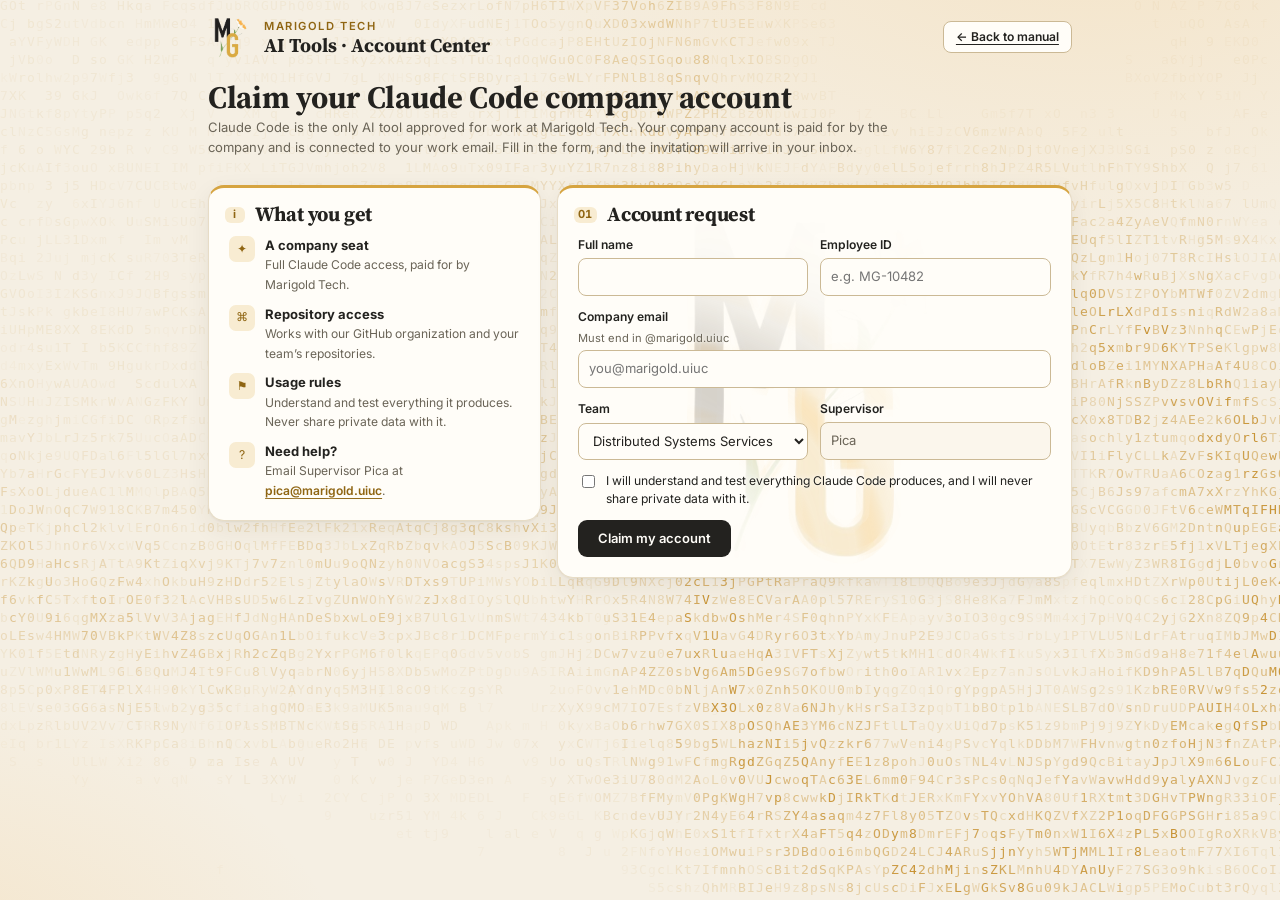
==== account.html @ a8cabfb4 "Add Marigold Tech procedural manual website Interactive procedural manual for the Software Developme" ====
<!doctype html>
<html lang="en">
<head>
  <meta charset="utf-8">
  <meta name="viewport" content="width=device-width, initial-scale=1">
  <title>Claim Claude Code Account</title>
  <meta name="description" content="Claim your Marigold Tech company account for Claude Code, the only approved AI tool.">
  <link rel="icon" href="logo.png">
  <link rel="preconnect" href="https://fonts.googleapis.com">
  <link rel="preconnect" href="https://fonts.gstatic.com" crossorigin>
  <link href="https://fonts.googleapis.com/css2?family=Source+Serif+4:ital,opsz,wght@0,8..60,600;0,8..60,700;1,8..60,600&family=Inter:wght@400;500;600;700&display=swap" rel="stylesheet">
  <link rel="stylesheet" href="style.css">
  <link rel="stylesheet" href="page.css">
</head>
<body class="subpage">

<header class="topbar">
  <img class="masthead-logo" src="logo.png" alt="Marigold Tech logo">
  <div>
    <p class="eyebrow">Marigold Tech</p>
    <div class="portal">AI Tools · Account Center</div>
  </div>
  <a class="back" href="index.html#qa">← Back to manual</a>
</header>

<main class="page">
  <div class="intro-text">
    <h1>Claim your Claude Code company account</h1>
    <p>Claude Code is the only AI tool approved for work at Marigold Tech. Your company account is paid for by the company and is connected to your work email. Fill in the form, and the invitation will arrive in your inbox.</p>
  </div>
  <section class="card">
    <canvas class="fx" aria-hidden="true"></canvas>
    <div class="card-head"><span class="num">i</span><h2>What you get</h2></div>
    <div class="card-body">
      <ul class="facts">
        <li><span class="ico">✦</span><div><strong>A company seat</strong><span class="d">Full Claude Code access, paid for by Marigold Tech.</span></div></li>
        <li><span class="ico">⌘</span><div><strong>Repository access</strong><span class="d">Works with our GitHub organization and your team’s repositories.</span></div></li>
        <li><span class="ico">⚑</span><div><strong>Usage rules</strong><span class="d">Understand and test everything it produces. Never share private data with it.</span></div></li>
        <li><span class="ico">?</span><div><strong>Need help?</strong><span class="d">Email Supervisor Pica at <a href="mailto:pica@marigold.uiuc">pica@marigold.uiuc</a>.</span></div></li>
      </ul>
    </div>
  </section>
  <section class="card" data-fx>
    <canvas class="fx" aria-hidden="true"></canvas>
    <div class="card-head"><span class="num">01</span><h2>Account request</h2></div>
    <div class="card-body">
      <form data-demo>
        <div class="row">
          <label>Full name<input name="name" required autocomplete="name"></label>
          <label>Employee ID<input name="id" required placeholder="e.g. MG-10482"></label>
        </div>
        <label>Company email <span class="hint">Must end in @marigold.uiuc</span>
          <input name="email" type="email" required pattern=".+@marigold\.uiuc" placeholder="you@marigold.uiuc"></label>
        <div class="row">
          <label>Team
            <select name="team" required>
              <option>Distributed Systems Services</option>
              <option>Platform &amp; Infrastructure</option>
              <option>Data Engineering</option>
              <option>Other</option>
            </select></label>
          <label>Supervisor<input name="sup" value="Pica" readonly></label>
        </div>
        <label class="check"><input type="checkbox" required> I will understand and test everything Claude Code produces, and I will never share private data with it.</label>
        <button class="submit" type="submit">Claim my account</button>
      </form>
      <div class="done" role="status">
        <div class="big">✓</div>
        <h3>Request received</h3>
        <p>An invitation will be sent to your company email within one business day.<br>Reference number: <b data-ref="AI">AI</b></p>
        <p><a href="index.html#qa">Back to the manual</a> · <button class="back" type="button" data-again>Submit another</button></p>
      </div>
    </div>
  </section>
</main>

<script src="bg.js"></script>
<script src="logo-data.js"></script>
<script src="fx.js"></script>
<script src="page.js"></script>
</body>
</html>
---- style.css ----
/* ---------- Tokens (taken from the Marigold logo) ---------- */
:root {
  --bg: #f5efe3;
  --bg-glow: rgba(240, 168, 54, .16);
  --card: #fffdf8;
  --card-2: #fbf6ec;
  --line: #e7dcc6;
  --line-strong: #cbb995;
  --ink: #23221f;
  --muted: #6a6457;
  --gold: #d6a440;
  --gold-ink: #8f6512;      /* gold dark enough for small text */
  --gold-tint: #f8ecd2;
  --leaf: #5f8a43;
  --leaf-tint: #e6efdc;
  --petal: #f0a836;
  --stop: #b4532a;
  --stop-tint: #f7e3d8;
  --shadow: 0 1px 2px rgba(60, 45, 15, .06), 0 8px 24px rgba(60, 45, 15, .07);
  --radius: 16px;
  --gap: clamp(12px, calc(2.4vw - 16px), 44px);     /* space between sections (the code effect shows here) */
  --side: clamp(20px, calc(5.5vw - 44px), 110px);    /* page margin */
  --head: "Source Serif 4", Georgia, "Times New Roman", serif;   /* serif: headings */
  --body: "Inter", system-ui, -apple-system, "Segoe UI", sans-serif;   /* sans-serif: everything else */
  color-scheme: light;
}
@media (prefers-color-scheme: dark) {
  :root:not([data-theme="light"]) {
    --bg: #14130f;
    --bg-glow: rgba(240, 168, 54, .08);
    --card: #1d1b16;
    --card-2: #242119;
    --line: #34302a;
    --line-strong: #5a5243;
    --ink: #f1ece2;
    --muted: #a9a190;
    --gold: #e3b04b;
    --gold-ink: #eab95a;
    --gold-tint: #3a2f19;
    --leaf: #8fbd6c;
    --leaf-tint: #23301b;
    --stop: #e58a62;
    --stop-tint: #3a2219;
    --shadow: 0 1px 2px rgba(0, 0, 0, .3), 0 8px 24px rgba(0, 0, 0, .25);
    color-scheme: dark;
  }
}
:root[data-theme="dark"] {
  --bg: #14130f; --bg-glow: rgba(240, 168, 54, .08); --card: #1d1b16; --card-2: #242119;
  --line: #34302a; --line-strong: #5a5243; --ink: #f1ece2; --muted: #a9a190;
  --gold: #e3b04b; --gold-ink: #eab95a; --gold-tint: #3a2f19; --leaf: #8fbd6c; --leaf-tint: #23301b;
  --stop: #e58a62; --stop-tint: #3a2219; --shadow: 0 1px 2px rgba(0,0,0,.3), 0 8px 24px rgba(0,0,0,.25);
  color-scheme: dark;
}

/* ---------- Base ---------- */
*, *::before, *::after { box-sizing: border-box; }
html, body { margin: 0; }
/* all type is in rem: ~14px on a 1440×900 screen, growing on larger screens */
html { font-size: clamp(13px, calc(0.42vw + 0.55vh + 2.7px), 20px); }
body {
  font-family: var(--body);
  font-size: 0.964rem;
  line-height: 1.5;
  color: var(--ink);
  background:
    radial-gradient(1100px 600px at 85% -10%, var(--bg-glow), transparent 60%),
    radial-gradient(800px 500px at -10% 110%, var(--bg-glow), transparent 60%),
    var(--bg);
  min-height: 100vh;
  -webkit-font-smoothing: antialiased;
}
/* every clickable text link (pages, sections, email addresses) is underlined */
a { color: var(--gold-ink); font-weight: 600; text-decoration: underline; text-decoration-thickness: 1px; text-underline-offset: 3px; }
a:hover { color: var(--petal); text-decoration-thickness: 2px; }
p { margin: 0 0 .6em; }
code {
  font-family: ui-monospace, "SF Mono", Menlo, monospace;
  font-size: .88em;
  background: var(--gold-tint);
  color: var(--gold-ink);
  padding: .05em .4em;
  border-radius: 5px;
}
:focus-visible { outline: 2px solid var(--gold); outline-offset: 2px; }

/* ---------- Masthead ---------- */
.masthead {
  display: grid;
  grid-template-columns: auto 1fr auto;
  align-items: center;
  gap: 18px;
  padding: clamp(10px, 1.6vh, 22px) var(--side) clamp(8px, 1.4vh, 18px);
}
.masthead-logo { width: 3.6rem; height: 3.6rem; }
.eyebrow {
  margin: 0;
  font-size: 0.857rem;
  font-weight: 600;
  letter-spacing: .14em;
  text-transform: uppercase;
  color: var(--gold-ink);
}
h1 {
  margin: 0;
  font-family: var(--head);
  font-weight: 700;
  font-size: 2.15rem;
  line-height: 1.1;
  letter-spacing: -0.01em;
}
h1 .dash { color: var(--gold); font-weight: 600; }
.masthead-hint {
  margin: 0;
  font-size: 0.857rem;
  color: var(--muted);
  text-align: right;
  line-height: 1.5;
}
.hint-icon {
  display: inline-grid; place-items: center;
  width: 18px; height: 18px; border-radius: 5px;
  border: 1px solid var(--line-strong);
  font-size: 0.786rem; color: var(--ink);
}

/* ---------- Board (one-screen grid on desktop) ---------- */
.board {
  display: grid;
  grid-template-columns: minmax(0, 11fr) minmax(0, 13fr);
  grid-template-rows: auto minmax(0, 1fr);     /* intro takes what it needs, Q&A gets the rest */
  gap: var(--gap);
  padding: 0 var(--side) var(--gap);
}
#intro { grid-column: 1; grid-row: 1; }
#qa    { grid-column: 1; grid-row: 2; }
.guides-group {
  grid-column: 2; grid-row: 1 / 3;
  display: flex; flex-direction: column; gap: 10px;
  min-height: 0;
  padding: 10px;
  border-radius: calc(var(--radius) + 6px);
  border: 1px dashed var(--line-strong);
  background: color-mix(in srgb, var(--gold-tint) 45%, transparent);
}
.subgrid {
  flex: 1; min-height: 0;
  display: grid;
  grid-template-columns: minmax(0, 1fr) minmax(0, 1fr);
  gap: 12px;
}

@media (min-width: 1000px) and (min-height: 660px) {
  body { height: 100vh; overflow: hidden; display: flex; flex-direction: column; }
  .board { flex: 1; min-height: 0; }
}

/* ---------- Cards ---------- */
.card {
  position: relative;
  border-top: 3px solid var(--gold) !important;   /* repeated brand marker on every section */
  display: flex; flex-direction: column;
  min-height: 0;
  overflow: hidden;
  background: var(--card);
  border: 1px solid var(--line);
  border-radius: var(--radius);
  box-shadow: var(--shadow);
  transition: border-color .3s, box-shadow .3s;
}
.card:hover { border-color: var(--line-strong); }
.fx {
  position: absolute; inset: 0;
  width: 100%; height: 100%;
  z-index: 0;
  pointer-events: none;
}
.card-head, .card-body, .seg, .prep { position: relative; z-index: 1; }

.card-head {
  display: flex; align-items: baseline; gap: 10px;
  padding: 11px 16px 6px;
}
.num {
  font-family: var(--body);
  font-weight: 700;
  font-size: 0.857rem;
  letter-spacing: .02em;
  color: var(--gold-ink);
  background: var(--gold-tint);
  border-radius: 6px;
  min-width: 1.75em; height: 1.45em;
  padding: 0 0.4em;
  flex: none;
  align-self: center;
}
h2 {
  margin: 0;
  flex: 1;
  font-family: var(--head);
  font-weight: 700;
  font-size: 1.55rem;
  line-height: 1.12;
  letter-spacing: -0.01em;
}
.expand {
  flex: none; align-self: center;
  width: 30px; height: 30px;
  display: grid; place-items: center;
  border: 1px solid var(--line);
  border-radius: 8px;
  background: var(--card);
  color: var(--ink);
  font-size: 1.071rem;
  cursor: pointer;
  transition: background .2s, border-color .2s;
}
.expand:hover { background: var(--gold-tint); border-color: var(--gold); }

.card-body {
  flex: 1; min-height: 0;
  overflow: auto;
  padding: 2px 16px 12px;
  scrollbar-width: thin;
  scrollbar-color: var(--line-strong) transparent;
}
/* keep text crisp over the logo effect */
.card-body, .prep { text-shadow: 0 0 6px var(--card), 0 0 2px var(--card); }

.lead {
  font-family: var(--head);
  font-style: italic;
  font-size: 1.2rem;
  font-weight: 600;
  color: var(--gold-ink);
  margin-bottom: .25em;
}
.sub-label { font-weight: 700; margin: .8em 0 .35em; font-size: 0.857rem; letter-spacing: .08em; text-transform: uppercase; color: var(--muted); }
.policies { list-style: none; margin: 0; padding: 0; display: grid; gap: 6px; }
.policies li {
  padding: 4px 10px;
  line-height: 1.45;
  border-left: 3px solid var(--gold);
  background: color-mix(in srgb, var(--card-2) 80%, transparent);
  border-radius: 0 8px 8px 0;
}
.policies strong { color: var(--ink); }

/* ---------- Q&A ---------- */
.qa-list { display: grid; margin: 0; }
.qa-item { padding: 5px 0 5px; border-top: 1px dashed var(--line-strong); }
.qa-item:first-child { border-top: 0; padding-top: 0; }
.qa-list dt {
  display: flex; gap: 8px; align-items: flex-start;
  font-weight: 600;
}
.qa-list dt::before {
  content: "Q";
  flex: none;
  width: 1.45rem; height: 1.45rem; border-radius: 5px;
  margin-top: 0.02rem;
  font-family: var(--body); font-weight: 700; font-size: 0.857rem;
  color: var(--card); background: var(--gold);
  text-shadow: none;
}
.qa-list dd { margin: 2px 0 0; padding-left: calc(1.45rem + 8px); }

/* ---------- Guides header card ---------- */
.guides-card { flex: none; }
.prep {
  display: grid;
  grid-template-columns: minmax(0, 1.25fr) minmax(0, 1fr) minmax(0, 1fr);
  gap: 12px;
  padding: 0 16px 12px;
  align-items: start;
}
.prep-text { align-self: center; }
.tag {
  display: inline-block;
  font-size: 0.786rem; font-weight: 600; letter-spacing: .08em; text-transform: uppercase;
  color: var(--leaf); background: var(--leaf-tint);
  padding: 1px 8px; border-radius: 99px; margin-right: 4px;
  text-shadow: none;
}
.video { margin: 0; }
.video-frame {
  position: relative; aspect-ratio: 16 / 9;
  border-radius: 10px; overflow: hidden;
  background: #000;
  border: 1px solid var(--line);
}
.video iframe { position: absolute; inset: 0; width: 100%; height: 100%; border: 0; }
.video figcaption {
  display: flex; align-items: center; justify-content: space-between; gap: 6px;
  font-size: 0.857rem; color: var(--muted); margin-top: 4px; font-weight: 500;
}
.video-zoom {
  font: inherit; font-size: 0.821rem; font-weight: 600;
  color: var(--gold-ink); background: var(--gold-tint);
  border: 1px solid transparent; border-radius: 6px;
  padding: 1px 8px; cursor: pointer; text-shadow: none;
  transition: border-color .2s;
}
.video-zoom { text-decoration: underline; text-underline-offset: 2px; }
.video-zoom:hover { border-color: var(--gold); }

/* large video player inside the dialog */
.modal.video-mode .modal-panel { height: auto; }
.video-large {
  position: relative; z-index: 1;
  width: min(calc(100% - 56px), calc((100vh - 170px) * 16 / 9));
  aspect-ratio: 16 / 9;
  margin: 0 auto 28px;
  border-radius: 12px; overflow: hidden; background: #000;
}
.video-large iframe { position: absolute; inset: 0; width: 100%; height: 100%; border: 0; }

/* ---------- Step cards ---------- */
.seg {
  display: inline-flex; align-self: flex-start;
  margin: 0 16px 6px;
  padding: 3px;
  border-radius: 9px;
  background: var(--card-2);
  border: 1px solid var(--line);
}
.seg button {
  font: inherit; font-size: 0.893rem; font-weight: 600;
  border: 0; background: transparent; color: var(--muted);
  padding: 3px 12px; border-radius: 6px; cursor: pointer;
}
.seg button[aria-selected="true"] { background: var(--card); color: var(--ink); box-shadow: 0 1px 2px rgba(0,0,0,.12); }

.step-card .card-body { display: flex; }
.step-card .views {
  flex: 1; min-height: 0;
  display: grid; grid-template: minmax(0, 1fr) / minmax(0, 1fr);
}
.step-card .views > * {
  grid-area: 1 / 1;
  min-height: 0;
  transition: opacity .7s ease, visibility 0s linear .7s;
}
.step-card[data-view="steps"] .view-flow,
.step-card[data-view="flow"] .view-steps { opacity: 0; visibility: hidden; pointer-events: none; }
.step-card[data-view="steps"] .view-steps,
.step-card[data-view="flow"] .view-flow { opacity: 1; visibility: visible; transition: opacity .7s ease, visibility 0s; }
.view-flow { display: flex; justify-content: center; }
.view-steps { align-content: start; }
.flow { width: 100%; height: 100%; max-height: 100%; }

.steps { list-style: none; margin: 0; padding: 0; display: grid; gap: 6px; }
.steps > li { display: flex; gap: 10px; align-items: flex-start; }
.steps > li > div { min-width: 0; }   /* lets a long code line scroll instead of widening the card */
.step-n {
  flex: none;
  width: 1.6rem; height: 1.6rem; border-radius: 50%;
  font-family: var(--body); font-weight: 700; font-size: 0.857rem;
  color: var(--card); background: var(--ink);
  margin-top: -0.08rem; text-shadow: none;
}

/* Round / square badges: trim the font's extra space above and below the letters so the
   character sits exactly in the middle of its shape */
.step-n, .qa-list dt::before, .num {
  display: inline-grid; place-items: center;
  line-height: 1;
  text-box: trim-both cap alphabetic;
  font-variant-numeric: tabular-nums;
}
/* Go code blocks (VS Code "Dark+" Go colours) */
pre.go {
  position: relative;
  margin: 5px 0 0;
  padding: 7px 8px 7px 10px;
  background: #1e1e1e;
  color: #d4d4d4;
  border-radius: 8px;
  border-left: 3px solid #00add8;          /* Go brand blue */
  font-family: "JetBrains Mono", ui-monospace, "SF Mono", Menlo, monospace;
  font-size: 0.78rem;
  line-height: 1.5;
  tab-size: 4;
  overflow-x: auto;
  text-shadow: none;
  scrollbar-width: thin;
}
pre.go::after {
  content: "Go";
  position: absolute; bottom: 6px; right: 9px;
  font-family: var(--body); font-size: 0.714rem; font-weight: 700; letter-spacing: .04em;
  color: #00add8;
}
pre.go code { font: inherit; background: none; color: inherit; padding: 0; border-radius: 0; }
.go .tk-kw  { color: #c586c0; }   /* if / else / goto */
.go .tk-fn  { color: #dcdcaa; }   /* functions & methods */
.go .tk-str { color: #ce9178; }   /* strings */
.go .tk-id  { color: #9cdcfe; }   /* identifiers */
.go .tk-lbl { color: #4ec9b0; }   /* labels (Step2, Step4) */
.go .tk-com { color: #6a9955; font-style: italic; }
.go .tk-op  { color: #d4d4d4; }
.go .tk-br  { color: #ffd700; }   /* braces */

/* ---------- Flowchart styling ---------- */
.flow text {
  font-family: var(--body);
  font-size: 13px; font-weight: 500;
  fill: var(--ink);
  text-anchor: middle;
}
.flow .fc-small { font-size: 11.5px; font-weight: 400; fill: var(--muted); }
.flow .fc-n { font-family: var(--body); font-weight: 700; fill: var(--gold-ink); }
.flow .fc-yes, .flow .fc-no { font-family: var(--body); font-size: 11px; font-weight: 700; letter-spacing: .06em; }
.flow .fc-yes { fill: var(--leaf); }
.flow .fc-no { fill: var(--stop); }
.fc-box  { fill: var(--card); stroke: var(--line-strong); stroke-width: 1.2; }
.fc-alt  { fill: var(--card-2); stroke-dasharray: 4 3; }
.fc-stop { fill: var(--stop-tint); stroke: var(--stop); }
.fc-dec  { fill: var(--gold-tint); stroke: var(--gold); stroke-width: 1.4; }
.fc-term { fill: var(--card-2); stroke: var(--ink); stroke-width: 1.2; }
.fc-end  { fill: var(--leaf-tint); stroke: var(--leaf); }
.fc-line { fill: none; stroke: var(--muted); stroke-width: 1.4; }
.fc-back { stroke-dasharray: 4 3; }
.fc-head { fill: var(--muted); }

/* ---------- Full-view dialog ---------- */
.modal {
  padding: 0; border: 0; background: transparent;
  width: min(1100px, calc(100vw - 32px));
  max-height: calc(100vh - 48px);
  color: var(--ink);
}
.modal::backdrop { background: rgba(20, 16, 8, .45); backdrop-filter: blur(3px); }
.modal[open] { animation: pop .25s ease-out; }
@keyframes pop { from { opacity: 0; transform: translateY(10px) scale(.98); } }
.modal-panel {
  position: relative;
  height: min(760px, calc(100vh - 48px));
  display: flex; flex-direction: column;
  overflow: hidden;
  background: var(--card);
  border: 1px solid var(--line-strong);
  border-radius: 20px;
  box-shadow: 0 30px 80px rgba(0,0,0,.3);
}
.modal-content { position: relative; z-index: 1; flex: 1; min-height: 0; display: flex; flex-direction: column; }
.modal-content .card-head { padding: 22px 64px 10px 28px; }
.modal-content h2 { font-size: 2.143rem; }
.modal-content .num { font-size: 1.286rem; }
.modal-content .card-body { padding: 4px 28px 24px; font-size: 1.143rem; }
.modal-content .lead { font-size: 1.643rem; }
.modal-content .views {
  display: grid; grid-template-columns: minmax(0, 1.1fr) minmax(0, 1fr); gap: 28px; align-items: start;
  height: 100%;
}
.modal-content .views > * { grid-area: auto; opacity: 1; visibility: visible; pointer-events: auto; }
.modal-content .view-flow { height: 100%; min-height: 420px; }
.modal-content pre.go { font-size: 0.929rem; }
.modal-close {
  position: absolute; top: 18px; right: 18px; z-index: 2;
  width: 36px; height: 36px; border-radius: 10px;
  border: 1px solid var(--line); background: var(--card); color: var(--ink);
  font-size: 1.071rem; cursor: pointer;
}
.modal-close:hover { background: var(--gold-tint); border-color: var(--gold); }

/* ---------- Smaller screens: stack and allow normal scrolling ---------- */
@media (max-width: 999px), (max-height: 659px) {
  .board { grid-template-columns: minmax(0, 1fr); grid-template-rows: none; }
  #intro, #qa, .guides-group { grid-column: auto; grid-row: auto; }
  .card-body { overflow: visible; }
  .step-card { min-height: 420px; }
  .step-card .view-flow { min-height: 380px; }
}
@media (max-width: 760px) {
  .masthead { grid-template-columns: auto 1fr; padding: 14px 16px 10px; }
  .masthead-hint { display: none; }
  .board { padding: 0 16px 16px; }
  .guides-group { padding: 8px; }
  .subgrid { grid-template-columns: minmax(0, 1fr); }
  .prep { grid-template-columns: minmax(0, 1fr); }
  .modal-content .views { grid-template-columns: minmax(0, 1fr); }
  .modal-content .card-head { padding: 18px 56px 8px 18px; }
  .modal-content .card-body { padding: 4px 18px 18px; }
}
@media (prefers-reduced-motion: reduce) {
  .modal[open] { animation: none; }
}

/* the logo's black "M" needs a light backing on dark backgrounds */
@media (prefers-color-scheme: dark) {
  :root:not([data-theme="light"]) .masthead-logo { background: #f5efe3; border-radius: 12px; padding: 4px; }
}
:root[data-theme="dark"] .masthead-logo { background: #f5efe3; border-radius: 12px; padding: 4px; }

/* "Step-by-Step Guides" link: light up the whole guides area */
.guides-group.flash { animation: group-flash 2.2s ease-out; }
.guides-group.flash .card { animation: card-flash 2.2s ease-out; }
@keyframes group-flash {
  0%, 100% { box-shadow: 0 0 0 0 rgba(214, 164, 64, 0); }
  15%, 55% { box-shadow: 0 0 0 4px var(--gold), 0 0 36px 6px rgba(240, 168, 54, .45); border-color: var(--gold); }
}
@keyframes card-flash {
  0%, 100% { border-color: var(--line); }
  15%, 55% { border-color: var(--gold); box-shadow: 0 0 0 2px rgba(214, 164, 64, .55), var(--shadow); background-color: color-mix(in srgb, var(--gold-tint) 55%, var(--card)); }
}

/* ---------- Emphasis (used sparingly) ---------- */
strong { font-weight: 700; color: var(--ink); }
em { font-style: italic; }
.card-body strong.hl { color: var(--gold-ink); }
.modal-panel { border-top: 3px solid var(--gold); }

/* Alignment: 3A and 3B share their rows, so the headings, the Steps/Flowchart switches
   and the first steps line up across both cards even when one title wraps */
@media (min-width: 761px) {
  .subgrid { grid-template-rows: auto auto minmax(0, 1fr); row-gap: 0; }
  .step-card { grid-row: span 3; display: grid; grid-template-rows: subgrid; }
  .step-card .card-head { align-items: start; }
  .step-card .seg { justify-self: start; align-self: start; }
}
---- page.css ----
/* Sub-pages linked from the Q&A (account, time off, pitch).
   Loaded after style.css, so the colour tokens, fonts and .card styling are shared. */

body.subpage { height: auto; overflow: visible; display: block; }

.topbar {
  display: flex; align-items: center; gap: 14px;
  max-width: 70rem; margin: 0 auto;
  padding: 16px 24px 8px;
}
.topbar img { width: 42px; height: 42px; }
.topbar .eyebrow { margin: 0; }
.topbar .portal { font-family: var(--head); font-weight: 700; font-size: 1.5rem; line-height: 1.1; }
.back {
  margin-left: auto;
  font-size: 0.929rem; font-weight: 600; text-decoration: underline; text-underline-offset: 3px;
  padding: 6px 12px; border-radius: 8px;
  border: 1px solid var(--line-strong); background: var(--card); color: var(--ink);
}
.back:hover { border-color: var(--gold); background: var(--gold-tint); color: var(--ink); }

.page {
  max-width: 70rem; margin: 0 auto;
  padding: 8px 24px 40px;
  display: grid; grid-template-columns: minmax(0, 1fr) minmax(0, 1.55fr);
  gap: 16px; align-items: start;
  font-size: 1rem;
}
.page h1 { font-size: 2.4rem; margin: 6px 0 4px; color: var(--ink); }
.page .intro-text { grid-column: 1 / -1; color: var(--muted); max-width: 720px; margin: 0 0 4px; }
.page .card { padding: 4px 0 0; }
.page .card-body { overflow: visible; padding: 4px 20px 20px; }

/* side info */
.facts { list-style: none; margin: 0; padding: 0; display: grid; gap: 10px; }
.facts li { display: flex; gap: 10px; align-items: flex-start; }
.facts .ico {
  flex: none; width: 26px; height: 26px; border-radius: 7px;
  display: grid; place-items: center; font-size: 0.929rem;
  background: var(--gold-tint); color: var(--gold-ink); text-shadow: none;
}
.facts strong { display: block; }
.facts span.d { color: var(--muted); font-size: 0.929rem; }

.stats { display: grid; grid-template-columns: repeat(3, minmax(0, 1fr)); gap: 8px; }
.stat {
  border: 1px solid var(--line); border-radius: 10px; padding: 8px 10px;
  background: color-mix(in srgb, var(--card-2) 85%, transparent);
}
.stat b { display: block; font-family: var(--head); font-size: 1.857rem; line-height: 1; color: var(--gold-ink); }
.stat small { color: var(--muted); font-size: 0.857rem; }

.timeline { list-style: none; margin: 0; padding: 0; counter-reset: t; display: grid; gap: 8px; }
.timeline li { counter-increment: t; display: flex; gap: 10px; }
.timeline li::before {
  content: counter(t);
  flex: none; width: 1.55rem; height: 1.55rem; border-radius: 50%;
  display: grid; place-items: center;
  line-height: 1; text-box: trim-both cap alphabetic;
  font-family: var(--body); font-weight: 700; font-size: 0.857rem;
  background: var(--ink); color: var(--card);
}

/* forms */
form { display: grid; gap: 12px; }
.row { display: grid; grid-template-columns: minmax(0, 1fr) minmax(0, 1fr); gap: 12px; }
label { display: grid; gap: 4px; font-weight: 600; font-size: 0.929rem; }
label .hint { font-weight: 400; color: var(--muted); font-size: 0.857rem; }
input, select, textarea {
  font: inherit; font-weight: 400; font-size: 1rem;
  color: var(--ink); background: var(--card);
  border: 1px solid var(--line-strong); border-radius: 8px;
  padding: 8px 10px; width: 100%;
}
input[readonly] { background: var(--card-2); color: var(--muted); }
textarea { resize: vertical; min-height: 76px; }
input:focus, select:focus, textarea:focus { outline: 2px solid var(--gold); outline-offset: 0; border-color: var(--gold); }
.check { display: flex; gap: 8px; align-items: flex-start; font-weight: 400; }
.check input { width: auto; margin-top: 3px; accent-color: var(--gold); }
.calc { font-size: 0.929rem; color: var(--muted); }
.calc b { color: var(--gold-ink); }
.submit {
  justify-self: start;
  font: inherit; font-weight: 600; font-size: 1rem;
  padding: 9px 20px; border-radius: 9px; border: 0; cursor: pointer;
  background: var(--ink); color: var(--card);
  transition: background .2s;
}
.submit:hover { background: var(--gold-ink); }

.done {
  display: none;
  text-align: center; padding: 24px 8px 8px;
}
.done .big { font-size: 2.857rem; line-height: 1; }
.done h3 { font-family: var(--head); font-size: 1.714rem; margin: 8px 0 4px; }
.done p { color: var(--muted); }
.sent form { display: none; }
.sent .done { display: block; }

@media (max-width: 760px) {
  .topbar { padding: 12px 16px 6px; flex-wrap: wrap; }
  .page { grid-template-columns: minmax(0, 1fr); padding: 6px 16px 32px; }
  .row { grid-template-columns: minmax(0, 1fr); }
}
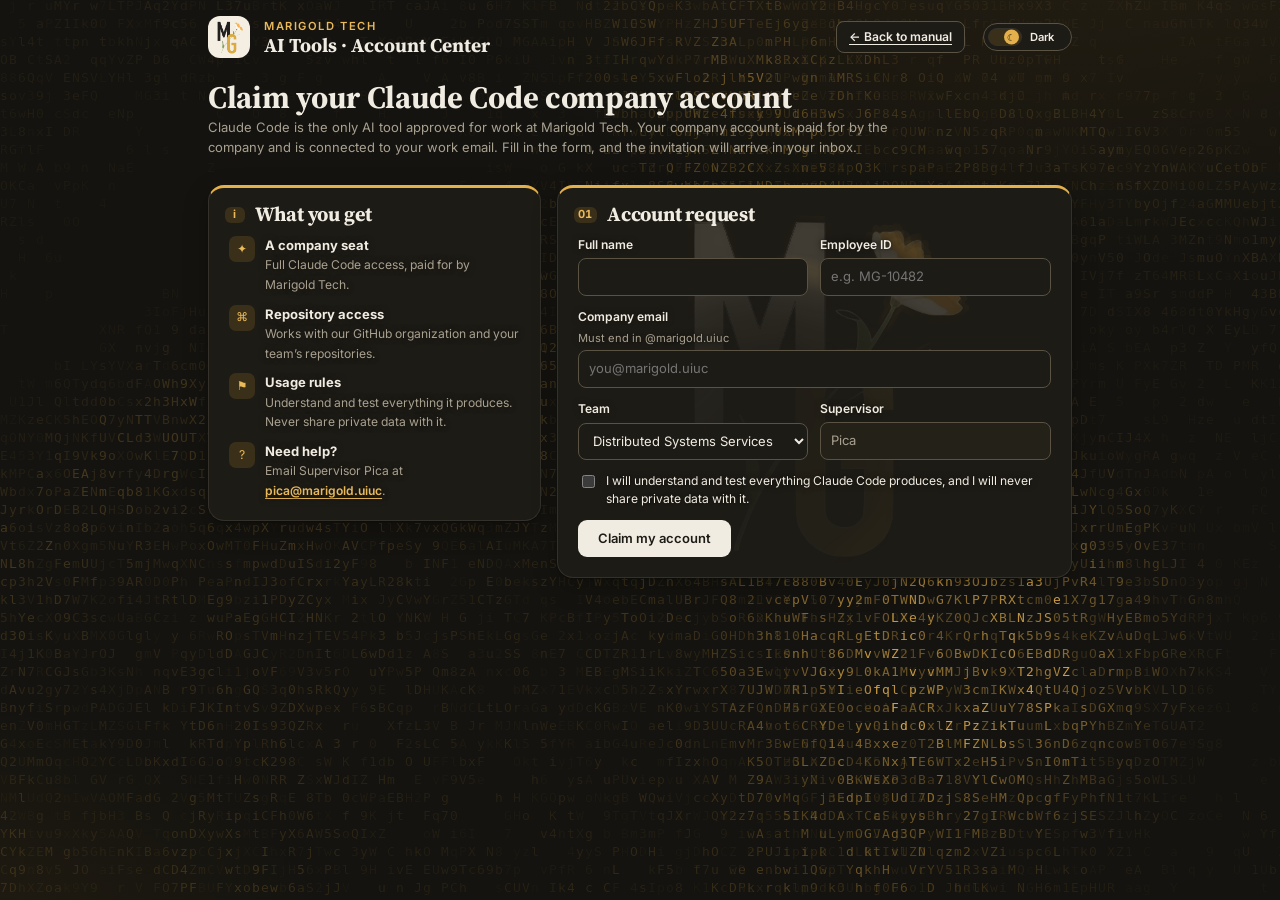
==== commit 55636160: "Add light/dark mode switch, dark by default The switch sits in the header of every page and remember" ====
--- a/account.html
+++ b/account.html
@@ -1,6 +1,7 @@
 <!doctype html>
-<html lang="en">
+<html lang="en" data-theme="dark">
 <head>
+  <script>try { document.documentElement.dataset.theme = localStorage.getItem("theme") || "dark"; } catch (e) {}</script>
   <meta charset="utf-8">
   <meta name="viewport" content="width=device-width, initial-scale=1">
   <title>Claim Claude Code Account</title>
@@ -21,6 +22,7 @@
     <div class="portal">AI Tools · Account Center</div>
   </div>
   <a class="back" href="index.html#qa">← Back to manual</a>
+  <button class="theme-toggle" type="button" role="switch" aria-checked="true" aria-label="Dark mode"><span class="tt-track"><span class="tt-knob">☾</span></span><span class="tt-label">Dark</span></button>
 </header>
 
 <main class="page">
@@ -74,6 +76,7 @@
   </section>
 </main>
 
+<script src="theme.js"></script>
 <script src="bg.js"></script>
 <script src="logo-data.js"></script>
 <script src="fx.js"></script>
--- a/style.css
+++ b/style.css
@@ -150,7 +150,7 @@
   gap: 12px;
 }
 
-@media (min-width: 1000px) and (min-height: 660px) {
+@media (min-width: 1200px) and (min-height: 720px) {
   body { height: 100vh; overflow: hidden; display: flex; flex-direction: column; }
   .board { flex: 1; min-height: 0; }
 }
@@ -465,7 +465,7 @@
 .modal-close:hover { background: var(--gold-tint); border-color: var(--gold); }
 
 /* ---------- Smaller screens: stack and allow normal scrolling ---------- */
-@media (max-width: 999px), (max-height: 659px) {
+@media (max-width: 1199px), (max-height: 719px) {
   .board { grid-template-columns: minmax(0, 1fr); grid-template-rows: none; }
   #intro, #qa, .guides-group { grid-column: auto; grid-row: auto; }
   .card-body { overflow: visible; }
@@ -473,7 +473,7 @@
   .step-card .view-flow { min-height: 380px; }
 }
 @media (max-width: 760px) {
-  .masthead { grid-template-columns: auto 1fr; padding: 14px 16px 10px; }
+  .masthead { grid-template-columns: auto 1fr auto; padding: 14px 16px 10px; }
   .masthead-hint { display: none; }
   .board { padding: 0 16px 16px; }
   .guides-group { padding: 8px; }
@@ -519,3 +519,40 @@
   .step-card .card-head { align-items: start; }
   .step-card .seg { justify-self: start; align-self: start; }
 }
+
+/* ---------- Light / dark switch ---------- */
+.masthead-tools { display: flex; align-items: center; gap: 16px; }
+.theme-toggle {
+  flex: none;
+  display: inline-flex; align-items: center; gap: 8px;
+  font: inherit; font-size: 0.857rem; font-weight: 600;
+  color: var(--ink);
+  background: var(--card);
+  border: 1px solid var(--line-strong);
+  border-radius: 99px;
+  padding: 4px 12px 4px 4px;
+  cursor: pointer;
+  transition: border-color .2s;
+}
+.theme-toggle:hover { border-color: var(--gold); }
+.tt-track {
+  position: relative;
+  width: 2.6rem; height: 1.45rem;
+  border-radius: 99px;
+  background: var(--gold-tint);
+  border: 1px solid var(--line);
+}
+.tt-knob {
+  position: absolute; top: 50%; left: 2px;
+  width: 1.15rem; height: 1.15rem; border-radius: 50%;
+  display: grid; place-items: center;
+  font-size: 0.75rem; line-height: 1;
+  background: var(--gold); color: #1d1b16;
+  transform: translateY(-50%);
+  transition: left .25s ease;
+}
+.theme-toggle[aria-checked="true"] .tt-knob { left: calc(100% - 1.15rem - 2px); }
+.tt-label { min-width: 2.6em; text-align: left; }
+
+/* page cross-fade when switching themes */
+::view-transition-old(root), ::view-transition-new(root) { animation-duration: .35s; }
--- a/page.css
+++ b/page.css
@@ -17,6 +17,7 @@
   padding: 6px 12px; border-radius: 8px;
   border: 1px solid var(--line-strong); background: var(--card); color: var(--ink);
 }
+.topbar .theme-toggle { margin-left: 4px; }
 .back:hover { border-color: var(--gold); background: var(--gold-tint); color: var(--ink); }
 
 .page {
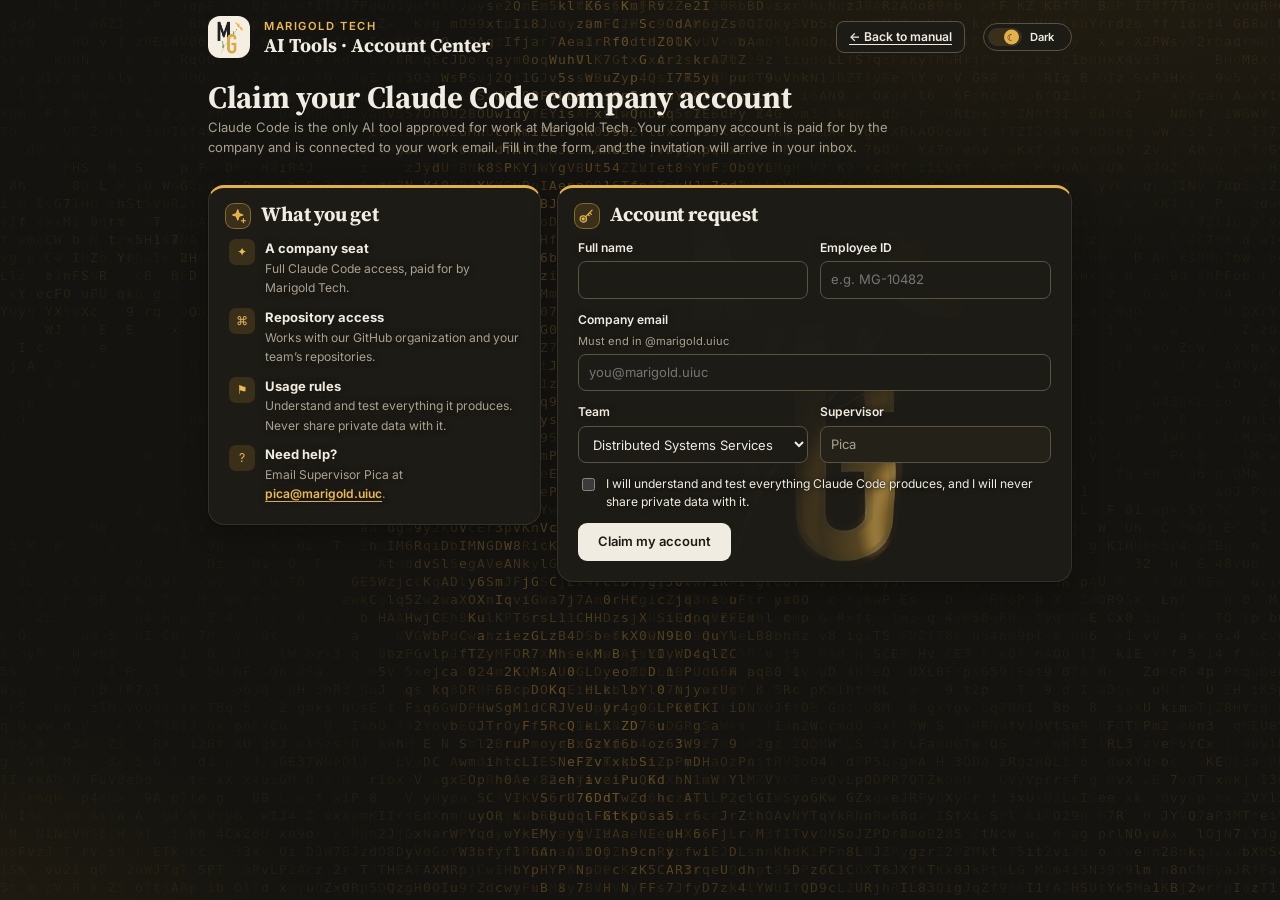
==== commit 782436e8: "Replace section number labels with drawn icons Each section (and each subpage card) now opens with a" ====
--- a/account.html
+++ b/account.html
@@ -32,7 +32,7 @@
   </div>
   <section class="card">
     <canvas class="fx" aria-hidden="true"></canvas>
-    <div class="card-head"><span class="num">i</span><h2>What you get</h2></div>
+    <div class="card-head"><span class="sec-icon" aria-hidden="true"><svg><use href="icons.svg#perks"/></svg></span><h2>What you get</h2></div>
     <div class="card-body">
       <ul class="facts">
         <li><span class="ico">✦</span><div><strong>A company seat</strong><span class="d">Full Claude Code access, paid for by Marigold Tech.</span></div></li>
@@ -44,7 +44,7 @@
   </section>
   <section class="card" data-fx>
     <canvas class="fx" aria-hidden="true"></canvas>
-    <div class="card-head"><span class="num">01</span><h2>Account request</h2></div>
+    <div class="card-head"><span class="sec-icon" aria-hidden="true"><svg><use href="icons.svg#key"/></svg></span><h2>Account request</h2></div>
     <div class="card-body">
       <form data-demo>
         <div class="row">
--- a/style.css
+++ b/style.css
@@ -181,19 +181,19 @@
   display: flex; align-items: baseline; gap: 10px;
   padding: 11px 16px 6px;
 }
-.num {
-  font-family: var(--body);
-  font-weight: 700;
-  font-size: 0.857rem;
-  letter-spacing: .02em;
+/* section icon (replaces the old 01 / 02 / 03 labels) */
+.sec-icon {
+  flex: none; align-self: center;
+  display: grid; place-items: center;
+  width: 2rem; height: 2rem;
+  border-radius: 9px;
   color: var(--gold-ink);
   background: var(--gold-tint);
-  border-radius: 6px;
-  min-width: 1.75em; height: 1.45em;
-  padding: 0 0.4em;
-  flex: none;
-  align-self: center;
-}
+  border: 1px solid color-mix(in srgb, var(--gold) 45%, transparent);
+  --icon-accent: var(--petal);
+  --icon-accent-soft: color-mix(in srgb, var(--petal) 28%, transparent);
+}
+.sec-icon svg { width: 1.3rem; height: 1.3rem; display: block; }
 h2 {
   margin: 0;
   flex: 1;
@@ -263,7 +263,17 @@
   color: var(--card); background: var(--gold);
   text-shadow: none;
 }
-.qa-list dd { margin: 2px 0 0; padding-left: calc(1.45rem + 8px); }
+.qa-list dd { position: relative; margin: 3px 0 0; padding-left: calc(1.45rem + 8px); }
+/* "A" badge: same shape as "Q", outlined instead of filled so question and answer read apart */
+.qa-list dd::before {
+  content: "A";
+  position: absolute; left: 0; top: 0.02rem;
+  width: 1.45rem; height: 1.45rem; border-radius: 5px;
+  font-family: var(--body); font-weight: 700; font-size: 0.857rem;
+  color: var(--gold-ink); background: var(--gold-tint);
+  border: 1px solid var(--gold);
+  text-shadow: none;
+}
 
 /* ---------- Guides header card ---------- */
 .guides-card { flex: none; }
@@ -362,7 +372,7 @@
 
 /* Round / square badges: trim the font's extra space above and below the letters so the
    character sits exactly in the middle of its shape */
-.step-n, .qa-list dt::before, .num {
+.step-n, .qa-list dt::before, .qa-list dd::before {
   display: inline-grid; place-items: center;
   line-height: 1;
   text-box: trim-both cap alphabetic;
@@ -446,7 +456,8 @@
 .modal-content { position: relative; z-index: 1; flex: 1; min-height: 0; display: flex; flex-direction: column; }
 .modal-content .card-head { padding: 22px 64px 10px 28px; }
 .modal-content h2 { font-size: 2.143rem; }
-.modal-content .num { font-size: 1.286rem; }
+.modal-content .sec-icon { width: 2.5rem; height: 2.5rem; }
+.modal-content .sec-icon svg { width: 1.6rem; height: 1.6rem; }
 .modal-content .card-body { padding: 4px 28px 24px; font-size: 1.143rem; }
 .modal-content .lead { font-size: 1.643rem; }
 .modal-content .views {
